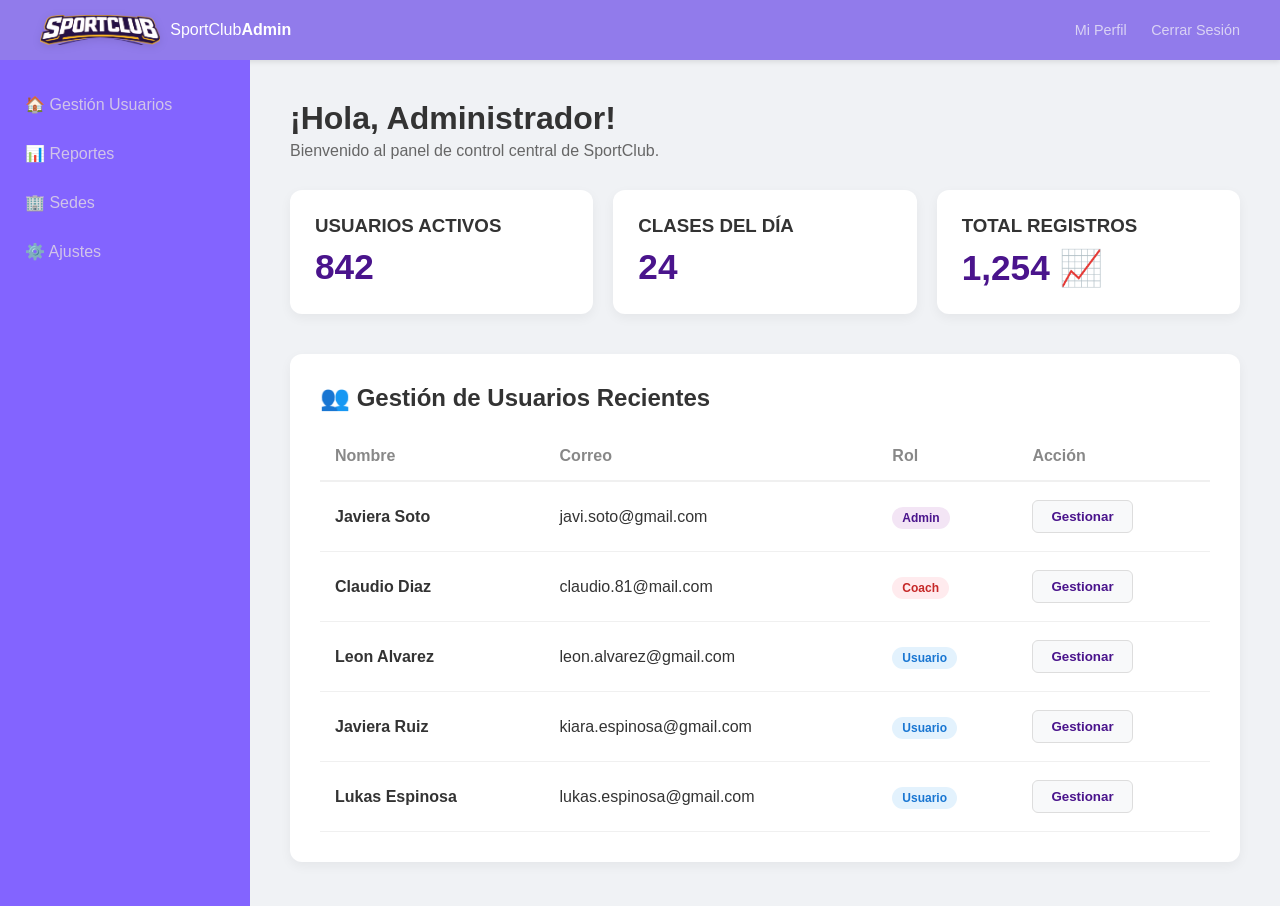
==== dashboard_administrador.html @ 7126cc61 "ultimos_detalles-12/04/2026" ====
<!DOCTYPE html> <!-- Archivo: dashboard_administrador.html -->
<html lang="es"> <!-- Página de Dashboard para Administradores de SportClub -->
<head> <!-- Metadatos y enlace a CSS para el Dashboard del Administrador -->
    <meta charset="UTF-8"> <!-- Codificación de caracteres para soporte en español -->
    <meta name="viewport" content="width=device-width, initial-scale=1.0"> <!-- Configuración para diseño responsivo -->
    <title>SportClub - Administrador Central</title> <!-- Título de la página que aparece en la pestaña del navegador -->
    <link rel="stylesheet" href="css/dashboard_administrador.css"> <!-- Enlace al archivo CSS específico para el diseño del dashboard del administrador -->
</head> <!-- Cuerpo del documento que contiene la estructura principal del dashboard del administrador -->
<body> <!-- Contenedor principal del dashboard del administrador -->
    <header class="top-header"> <!-- Encabezado superior con el logo y opciones de navegación para el administrador -->
        <div class="brand"> <!-- Sección de la marca con el logo y el nombre del sistema para el administrador -->
            <img src="image/logo_empresa_letra_v1.png" alt="Logo" style="height: 30px; vertical-align: middle; margin-right: 10px;"> <!-- Logo de la empresa con estilo para alineación y espacio -->
            SportClub <strong>Admin</strong> <!-- Nombre del sistema con énfasis en "Admin" para destacar el rol del usuario -->
        </div> <!-- Sección de navegación con enlaces para el perfil y cierre de sesión del administrador -->
        <div class="header-nav"> <!-- Contenedor para los enlaces de navegación en el encabezado -->
            <a href="#" class="nav-link">Mi Perfil</a> <!-- Enlace para acceder al perfil del administrador -->
           <a href="landingpage.html" class="nav-link logout">Cerrar Sesión</a> 
        </div> <!-- Fin del encabezado superior del dashboard del administrador -->
    </header> <!-- Contenedor principal que incluye la barra lateral y el contenido principal del dashboard del administrador -->

    <div class="dashboard-container"> <!-- Contenedor para la barra lateral y el contenido principal del dashboard del administrador -->
    <aside class="sidebar"> <!-- Barra lateral con opciones de navegación para el administrador -->
            <nav> <!-- Navegación principal de la barra lateral con enlaces a diferentes secciones del dashboard del administrador -->
                <ul> <!-- Lista de enlaces de navegación en la barra lateral para el administrador -->
                    <li><a href="#"><span class="icon">🏠</span> Gestión Usuarios</a></li> <!-- Enlace para gestionar usuarios con un ícono de casa para representar la sección principal -->
                    <li><a href="#"><span class="icon">📊</span> Reportes</a></li> <!-- Enlace para acceder a los reportes con un ícono de gráfico para representar análisis y estadísticas -->
                    <li><a href="#"><span class="icon">🏢</span> Sedes</a></li> <!-- Enlace para gestionar sedes con un ícono de edificio para representar las instalaciones deportivas -->
                    <li><a href="#"><span class="icon">⚙️</span> Ajustes</a></li> <!-- Enlace para acceder a los ajustes del sistema con un ícono de engranaje para representar la configuración -->
                </ul> <!-- Fin de la lista de enlaces de navegación en la barra lateral para el administrador -->
            </nav> <!-- Fin de la barra lateral del dashboard del administrador -->
        </aside> <!-- Contenedor para el contenido principal del dashboard del administrador -->

        <main class="main-content"> <!-- Contenedor principal para mostrar la información y funcionalidades del dashboard del administrador -->
            <section class="welcome"> <!-- Sección de bienvenida con un mensaje de saludo para el administrador -->
                <h1>¡Hola, Administrador!</h1> <!-- Título de bienvenida para el administrador -->
                <p>Bienvenido al panel de control central de SportClub.</p> <!-- Mensaje de bienvenida que invita al administrador a explorar las funcionalidades del dashboard -->
            </section> <!-- Sección de estadísticas rápidas con tarjetas para mostrar información clave del sistema al administrador -->

            <div class="stats-grid"> <!-- Contenedor para las tarjetas de estadísticas rápidas del dashboard del administrador -->
                <div class="card"> <!-- Tarjeta para mostrar el número de usuarios activos en el sistema -->
                    <h3>USUARIOS ACTIVOS</h3> <!-- Título de la tarjeta que indica que se muestra el número de usuarios activos -->
                    <p class="value">842</p> <!-- Valor numérico que representa la cantidad de usuarios activos en el sistema -->
                </div> <!-- Tarjeta para mostrar el número de clases programadas para el día -->
                <div class="card"> <!-- Tarjeta para mostrar el número de clases programadas para el día -->
                    <h3>CLASES DEL DÍA</h3> <!-- Título de la tarjeta que indica que se muestra el número de clases programadas para el día -->
                    <p class="value">24</p> <!-- Valor numérico que representa la cantidad de clases programadas para el día -->
                </div> <!-- Tarjeta para mostrar el número total de registros en el sistema -->
                <div class="card"> <!-- Tarjeta para mostrar el número total de registros en el sistema -->
                    <h3>TOTAL REGISTROS</h3> <!-- Título de la tarjeta que indica que se muestra el número total de registros en el sistema -->
                    <p class="value">1,254 📈</p> <!-- Valor numérico que representa la cantidad total de registros en el sistema, con un ícono de gráfico para indicar crecimiento -->
                </div> <!-- Tarjeta para mostrar el número de sedes activas en el sistema -->
            </div> <!-- Fin de la sección de estadísticas rápidas con tarjetas para el dashboard del administrador -->

            <section class="table-section"> <!-- Sección para mostrar la tabla de gestión de usuarios recientes -->
                <h2>👥 Gestión de Usuarios Recientes</h2> <!-- Título de la sección que indica que se muestra la gestión de usuarios recientes, con un ícono de personas para representar la sección -->
                <table class="data-table"> <!-- Tabla para mostrar la información de los usuarios recientes en el sistema -->
                    <thead> <!-- Encabezado de la tabla con los títulos de las columnas para la gestión de usuarios recientes -->
                        <tr> <!-- Fila del encabezado de la tabla con los títulos de las columnas para la gestión de usuarios recientes -->
                            <th>Nombre</th> <!-- Columna para mostrar el nombre de los usuarios recientes en el sistema -->
                            <th>Correo</th> <!-- Columna para mostrar el correo electrónico de los usuarios recientes en el sistema -->
                            <th>Rol</th> <!-- Columna para mostrar el rol de los usuarios recientes en el sistema (Admin, Coach, Usuario) -->
                            <th>Acción</th> <!-- Columna para mostrar las acciones disponibles para gestionar a los usuarios recientes en el sistema (por ejemplo, un botón para gestionar cada usuario) -->
                        </tr> <!-- Fin de la fila del encabezado de la tabla para la gestión de usuarios recientes -->
                    </thead> <!-- Fin del encabezado de la tabla para la gestión de usuarios recientes -->
                    <tbody> <!-- Cuerpo de la tabla para mostrar las filas con la información de los usuarios recientes en el sistema -->
                        <tr> <!-- Fila de la tabla para mostrar la información de un usuario reciente en el sistema -->
                            <td><strong>Javiera Soto</strong></td> <!-- Columna para mostrar el nombre del usuario reciente, con formato en negrita para resaltar el nombre -->
                            <td>javi.soto@gmail.com</td> <!-- Columna para mostrar el correo electrónico del usuario reciente -->
                            <td><span class="badge admin">Admin</span></td> <!-- Columna para mostrar el rol del usuario reciente, con un estilo de badge para resaltar el rol de Admin -->
                            <td><button class="btn-action">Gestionar</button></td> <!-- Columna para mostrar un botón de acción para gestionar al usuario reciente, con un estilo de botón para resaltar la acción disponible -->
                        </tr> <!-- Fila de la tabla para mostrar la información de otro usuario reciente en el sistema -->
                        <tr> <!-- Fila de la tabla para mostrar la información de otro usuario reciente en el sistema -->
                            <td><strong>Claudio Diaz</strong></td> <!-- Columna para mostrar el nombre del usuario reciente, con formato en negrita para resaltar el nombre -->
                            <td>claudio.81@mail.com</td> <!-- Columna para mostrar el correo electrónico del usuario reciente -->
                            <td><span class="badge coach">Coach</span></td> <!-- Columna para mostrar el rol del usuario reciente, con un estilo de badge para resaltar el rol de Coach -->
                            <td><button class="btn-action">Gestionar</button></td> <!-- Columna para mostrar un botón de acción para gestionar al usuario reciente, con un estilo de botón para resaltar la acción disponible -->
                        </tr> <!-- Fila de la tabla para mostrar la información de otro usuario reciente en el sistema -->
                        <tr> <!-- Fila de la tabla para mostrar la información de otro usuario reciente en el sistema -->
                            <td><strong>Leon Alvarez</strong></td> <!-- Columna para mostrar el nombre del usuario reciente, con formato en negrita para resaltar el nombre -->
                            <td>leon.alvarez@gmail.com</td> <!-- Columna para mostrar el correo electrónico del usuario reciente -->
                            <td><span class="badge user">Usuario</span></td> <!-- Columna para mostrar el rol del usuario reciente, con un estilo de badge para resaltar el rol de Usuario -->
                            <td><button class="btn-action">Gestionar</button></td> <!-- Columna para mostrar un botón de acción para gestionar al usuario reciente, con un estilo de botón para resaltar la acción disponible -->
                        </tr> <!-- Fila de la tabla para mostrar la información de otro usuario reciente en el sistema -->
                        <tr> <!-- Fila de la tabla para mostrar la información de otro usuario reciente en el sistema -->
                            <td><strong>Javiera Ruiz</strong></td> <!-- Columna para mostrar el nombre del usuario reciente, con formato en negrita para resaltar el nombre -->
                            <td>kiara.espinosa@gmail.com</td> <!-- Columna para mostrar el correo electrónico del usuario reciente -->
                            <td><span class="badge user">Usuario</span></td> <!-- Columna para mostrar el rol del usuario reciente, con un estilo de badge para resaltar el rol de Usuario -->
                            <td><button class="btn-action">Gestionar</button></td> <!-- Columna para mostrar un botón de acción para gestionar al usuario reciente, con un estilo de botón para resaltar la acción disponible -->
                        </tr> <!-- Fila de la tabla para mostrar la información de otro usuario reciente en el sistema -->
                        <tr> <!-- Fila de la tabla para mostrar la información de otro usuario reciente en el sistema -->
                            <td><strong>Lukas Espinosa</strong></td> <!-- Columna para mostrar el nombre del usuario reciente, con formato en negrita para resaltar el nombre -->
                            <td>lukas.espinosa@gmail.com</td> <!-- Columna para mostrar el correo electrónico del usuario reciente -->
                            <td><span class="badge user">Usuario</span></td> <!-- Columna para mostrar el rol del usuario reciente, con un estilo de badge para resaltar el rol de Usuario -->
                            <td><button class="btn-action">Gestionar</button></td> <!-- Columna para mostrar un botón de acción para gestionar al usuario reciente, con un estilo de botón para resaltar la acción disponible -->
                        </tr> <!-- Fila de la tabla para mostrar la información de otro usuario reciente en el sistema -->
---- css/dashboard_administrador.css ----
/* Configuración General */
* { margin: 0; padding: 0; box-sizing: border-box; font-family: 'Segoe UI', sans-serif; } /* Elimina márgenes y rellenos por defecto, establece un sistema de caja consistente y una fuente moderna para toda la página */

body { background-color: #f0f2f5; color: #333; } /* Fondo claro y texto oscuro para una apariencia profesional y fácil de leer */

/* HEADER: Mi Perfil y Cerrar Sesión con Hover Correcto */
.top-header { /* Elimina el fondo morado permanente y el texto blanco permanente */
    background-color: #917beb; /* Fondo morado solo para el header, sin afectar a los enlaces */
    color: white; /* El texto del header es blanco, pero los enlaces tendrán su propio estilo */
    padding: 15px 40px; /* Espaciado interno para el header */
    display: flex; /* Utiliza flexbox para alinear los elementos dentro del header */
    justify-content: space-between; /* Separa el logo a la izquierda y los enlaces a la derecha */
    align-items: center; /* Centra verticalmente los elementos dentro del header */
    box-shadow: 0 2px 5px rgba(0,0,0,0.1); /* Sombra sutil para darle profundidad al header */
}

.nav-link { /* Elimina el fondo morado permanente y el texto blanco permanente de los enlaces */
    color: rgba(248, 248, 248, 0.7); /* Blanco apagado */
    text-decoration: none; /* Sin subrayado por defecto */
    margin-left: 20px; /* Espacio entre los enlaces */
    font-size: 0.9rem; /* Tamaño de fuente ligeramente más pequeño para los enlaces */
    transition: 0.3s; /* Transición suave para el efecto hover */
}

.nav-link:hover { /* El fondo morado y el texto blanco solo se aplican al pasar el ratón sobre los enlaces */
    background-color: #4a148c; /* Fondo morado solo al pasar el rat
    color: white; /* Brilla al tocarlo */
    text-decoration: underline; /* Subrayado solo al pasar el ratón para indicar que es interactivo */
}

/* LAYOUT: Sidebar y Contenido */
.dashboard-container { display: flex; min-height: calc(100vh - 54px); } /* Elimina el fondo morado permanente del sidebar y el texto blanco permanente, y corrige el error de marcado permanente al pasar el ratón sobre los enlaces del sidebar */

/* SIDEBAR: Sin estados marcados por defecto */
.sidebar { /* Elimina el fondo morado permanente y el texto blanco permanente del sidebar */
    width: 250px; /* Ancho fijo para el sidebar */
    background-color: #8364ff; /* Fondo morado solo para el sidebar, sin afectar a los enlaces */
    padding-top: 20px; /* Espaciado interno para el sidebar */
}

.sidebar ul { list-style: none; } /* Elimina los puntos de la lista del sidebar */ 

.sidebar ul li a { /* Elimina el fondo morado permanente y el texto blanco permanente de los enlaces del sidebar */
    display: block; /* Hace que el enlace ocupe todo el ancho del sidebar para facilitar el hover */
    padding: 15px 25px; /* Espaciado interno para los enlaces del sidebar */
    color: #d1c4e9; /* Texto suave */
    text-decoration: none; /* Sin subrayado por defecto */
    background-color: transparent; /* Fondo transparente por defecto */
    transition: 0.3s; /* Transición suave para el efecto hover */
}

/* El resaltado morado SOLO ocurre aquí al pasar el ratón */
.sidebar ul li a:hover { /* El fondo morado y el texto blanco solo se aplican al pasar el ratón sobre los enlaces del sidebar */
    background-color: #4527a0; /* Fondo morado solo al pasar el ratón */
    color: white; /* Brilla al tocarlo */
}

/* CONTENIDO PRINCIPAL */
.main-content { flex: 1; padding: 40px; } /* Espaciado interno para el contenido principal */

.welcome h1 { font-size: 2rem; margin-bottom: 5px; } /* Título de bienvenida con un tamaño de fuente grande y un margen inferior para separar del párrafo */
.welcome p { color: #666; margin-bottom: 30px; } /* Párrafo de bienvenida con un color de texto más suave y un margen inferior para separar de los siguientes elementos */

/* CARDS CON SOMBRA PROFESIONAL */
.stats-grid { display: flex; gap: 20px; margin-bottom: 40px; } /* Utiliza flexbox para crear una cuadrícula de estadísticas con un espacio uniforme entre las cards */

.card { /* Elimina el fondo morado permanente y el texto blanco permanente de las cards */
    background: white; /* Fondo blanco para las cards, sin afectar al texto */
    padding: 25px; /* Espaciado interno para las cards */
    flex: 1; /* Hace que cada card ocupe el mismo espacio dentro de la cuadrícula */
    border-radius: 12px; /* Bordes redondeados para un diseño más suave */
    box-shadow: 0 4px 12px rgba(0,0,0,0.05); /* Sombra sutil para darle profundidad a las cards */
}

.card .value { font-size: 2.2rem; font-weight: 800; color: #4a148c; margin-top: 10px; } /* Valor destacado dentro de la card con un tamaño de fuente grande, peso extra bold y color morado para resaltar la información importante */

/* TABLA Y BOTONES: Solución al error de marcado permanente */
.table-section { /* Elimina el fondo morado permanente y el texto blanco permanente de la sección de la tabla */
    background: white; /* Fondo blanco para la sección de la tabla, sin afectar al texto */
    padding: 30px; /* Espaciado interno para la sección de la tabla */
    border-radius: 12px; /* Bordes redondeados para un diseño más suave */
    box-shadow: 0 4px 12px rgba(0,0,0,0.05); /* Sombra sutil para darle profundidad a la sección de la tabla */
}

.data-table { width: 100%; border-collapse: collapse; margin-top: 20px; } /* Configuración básica para la tabla, asegurando que ocupe todo el ancho disponible y que las celdas estén unidas sin espacios entre ellas */
.data-table th { text-align: left; padding: 15px; color: #888; border-bottom: 2px solid #f0f0f0; } /* Estilo para los encabezados de la tabla, con alineación a la izquierda, un color de texto suave y una línea inferior para separar los encabezados del contenido */
.data-table td { padding: 18px 15px; border-bottom: 1px solid #f0f0f0; } /* Estilo para las celdas de la tabla, con un relleno cómodo y una línea inferior para separar las filas */
 
/* BOTÓN GESTIONAR: Gris claro en reposo (NO morado) */
.btn-action { /* Elimina el fondo morado permanente y el texto blanco permanente del botón de acción */
    background-color: #f8f9fa; /* Fondo gris claro para el botón, sin afectar al texto */
    color: #4a148c; /* Texto morado para el botón, sin afectar al fondo */
    border: 1px solid #ddd; /* Borde gris claro para el botón */
    padding: 8px 18px; /* Espaciado interno para el botón */
    border-radius: 6px; /* Bordes redondeados para un diseño más suave */
    cursor: pointer; /* Cambia el cursor a pointer para indicar que es un elemento interactivo */
    font-weight: 600; /* Peso de fuente semibold para el texto del botón */
    transition: 0.2s; /* Transición suave para el efecto hover */
}

/* El botón se vuelve morado SOLO al pasar el ratón */
.btn-action:hover { /* El fondo morado y el texto blanco solo se aplican al pasar el ratón sobre el botón de acción */
    background-color: #4a148c; /* Fondo morado solo al pasar el ratón */
    color: white; /* Brilla al tocarlo */
    transform: translateY(-2px); /* Efecto de elevación al pasar el ratón */
    box-shadow: 0 4px 8px rgba(0,0,0,0.2); /* Sombra más pronunciada al pasar el ratón para darle un efecto de profundidad adicional */
}

/* Badges de Roles */
.badge { padding: 4px 10px; border-radius: 20px; font-size: 0.75rem; font-weight: bold; } /* Estilo base para los badges de roles, con un relleno cómodo, bordes redondeados y un tamaño de fuente pequeño para que se vean como etiquetas */
.admin { background: #f3e5f5; color: #4a148c; } /* Estilo específico para el badge de Administrador, con un fondo lila suave y texto morado oscuro para resaltar el rol de administrador */
.coach { background: #ffebee; color: #c62828; } /* Estilo específico para el badge de Coach, con un fondo rojo suave y texto rojo oscuro para resaltar el rol de coach */
.user { background: #e3f2fd; color: #1976d2; } /* Estilo específico para el badge de Usuario, con un fondo azul suave y texto azul oscuro para resaltar el rol de usuario */

/* Estilo para el logo en el header */
.brand img {
    height: 35px; /* Ajusta el tamaño a tu gusto */
    width: auto;  /* Mantiene la proporción */
    vertical-align: middle; /* Lo centra con el texto */
    margin-right: 12px; /* Espacio entre logo y 'SportClub' */
    filter: drop-shadow(0 2px 4px rgba(0,0,0,0.1)); /* Opcional: le da un toque de profundidad */
}

/* Ajuste opcional por si el texto se ve muy pegado arriba */
.brand { /* Elimina el fondo morado permanente y el texto blanco permanente del logo en el header */
    display: flex; /* Utiliza flexbox para alinear el logo y el texto */
    align-items: center; /* Centra verticalmente el logo con el texto */
}
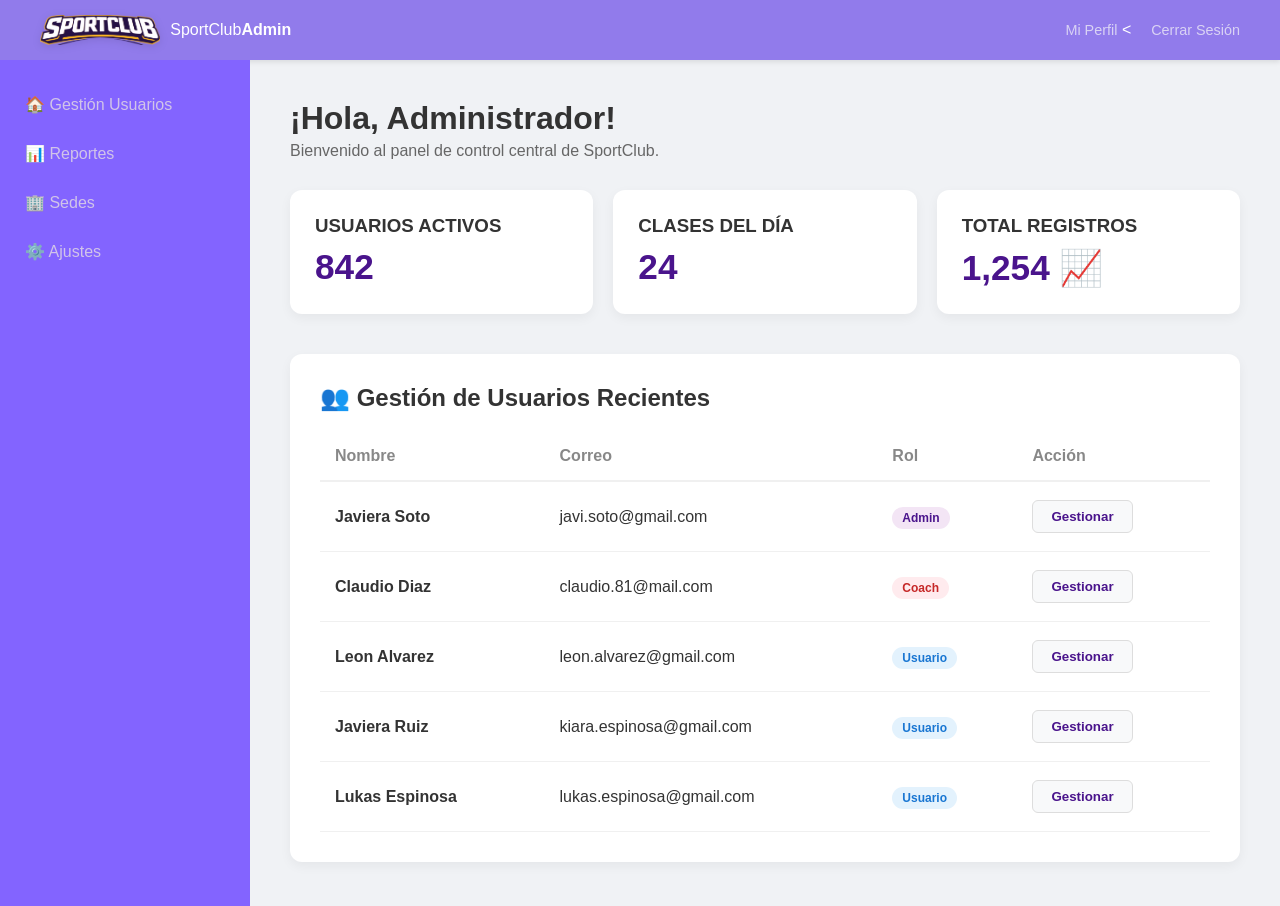
==== commit 9663a329: "otros-cambios-index" ====
--- a/dashboard_administrador.html
+++ b/dashboard_administrador.html
@@ -14,7 +14,7 @@
         </div> <!-- Sección de navegación con enlaces para el perfil y cierre de sesión del administrador -->
         <div class="header-nav"> <!-- Contenedor para los enlaces de navegación en el encabezado -->
             <a href="#" class="nav-link">Mi Perfil</a> <!-- Enlace para acceder al perfil del administrador -->
-           <a href="landingpage.html" class="nav-link logout">Cerrar Sesión</a> 
+           <<a href="index.html" class="nav-link logout">Cerrar Sesión</a>
         </div> <!-- Fin del encabezado superior del dashboard del administrador -->
     </header> <!-- Contenedor principal que incluye la barra lateral y el contenido principal del dashboard del administrador -->
 
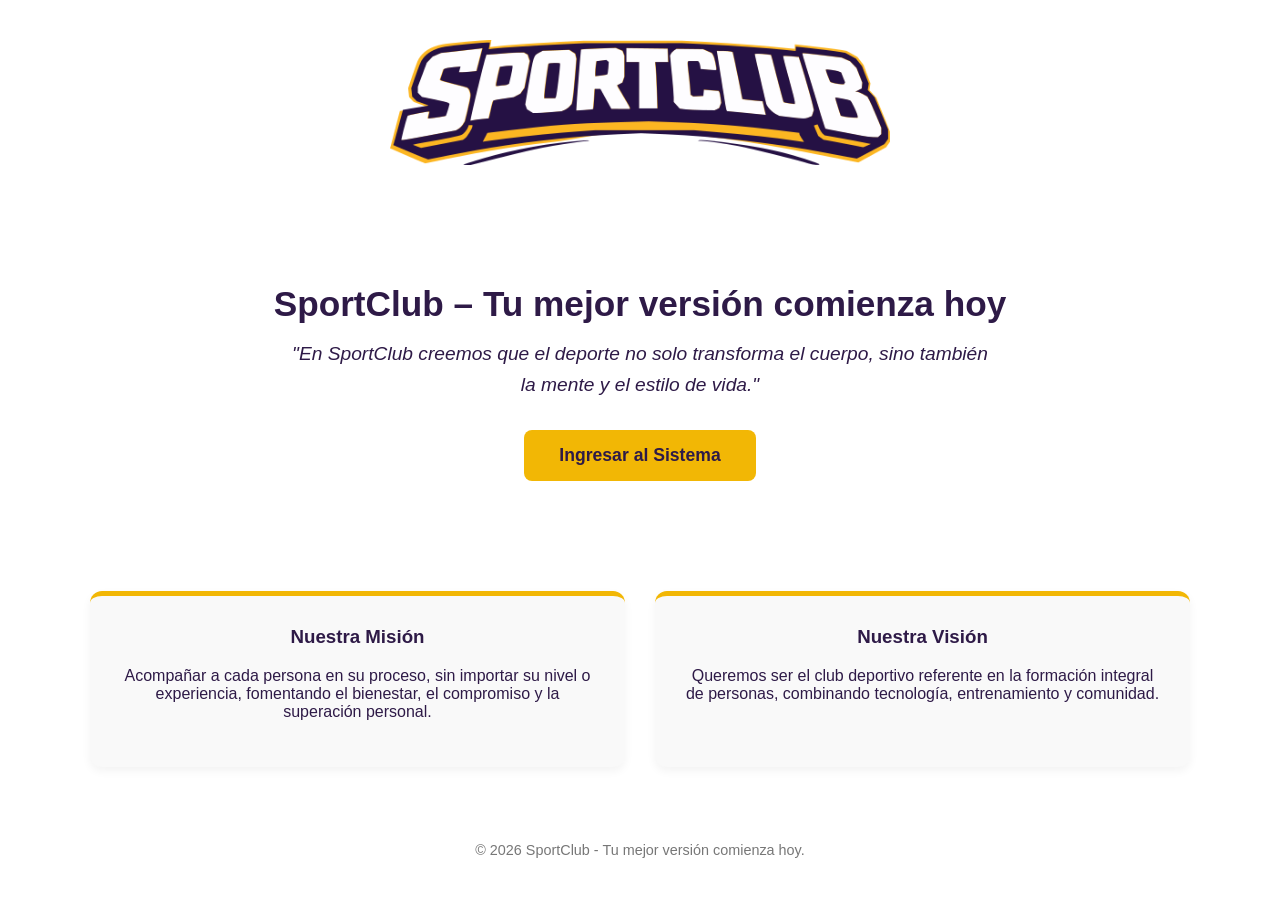
==== commit 723f028e: "conexiones-login-dashboard-20/04/2026" ====
--- a/dashboard_administrador.html
+++ b/dashboard_administrador.html
@@ -14,7 +14,7 @@
         </div> <!-- Sección de navegación con enlaces para el perfil y cierre de sesión del administrador -->
         <div class="header-nav"> <!-- Contenedor para los enlaces de navegación en el encabezado -->
             <a href="#" class="nav-link">Mi Perfil</a> <!-- Enlace para acceder al perfil del administrador -->
-           <<a href="index.html" class="nav-link logout">Cerrar Sesión</a>
+           <a href="#" id="btnLogout" class="nav-link logout">Cerrar Sesión</a>
         </div> <!-- Fin del encabezado superior del dashboard del administrador -->
     </header> <!-- Contenedor principal que incluye la barra lateral y el contenido principal del dashboard del administrador -->
 
@@ -32,7 +32,7 @@
 
         <main class="main-content"> <!-- Contenedor principal para mostrar la información y funcionalidades del dashboard del administrador -->
             <section class="welcome"> <!-- Sección de bienvenida con un mensaje de saludo para el administrador -->
-                <h1>¡Hola, Administrador!</h1> <!-- Título de bienvenida para el administrador -->
+                <h1>¡Hola, <span id="userNameDisplay">Administrador</span>!</h1>
                 <p>Bienvenido al panel de control central de SportClub.</p> <!-- Mensaje de bienvenida que invita al administrador a explorar las funcionalidades del dashboard -->
             </section> <!-- Sección de estadísticas rápidas con tarjetas para mostrar información clave del sistema al administrador -->
 
@@ -92,4 +92,10 @@
                             <td>lukas.espinosa@gmail.com</td> <!-- Columna para mostrar el correo electrónico del usuario reciente -->
                             <td><span class="badge user">Usuario</span></td> <!-- Columna para mostrar el rol del usuario reciente, con un estilo de badge para resaltar el rol de Usuario -->
                             <td><button class="btn-action">Gestionar</button></td> <!-- Columna para mostrar un botón de acción para gestionar al usuario reciente, con un estilo de botón para resaltar la acción disponible -->
-                        </tr> <!-- Fila de la tabla para mostrar la información de otro usuario reciente en el sistema -->+                        </tr> <!-- Fila de la tabla para mostrar la información de otro usuario reciente en el sistema -->
+                        </main>
+    </div>
+
+    <script src="js/dashboards.js"></script>
+</body>
+</html>
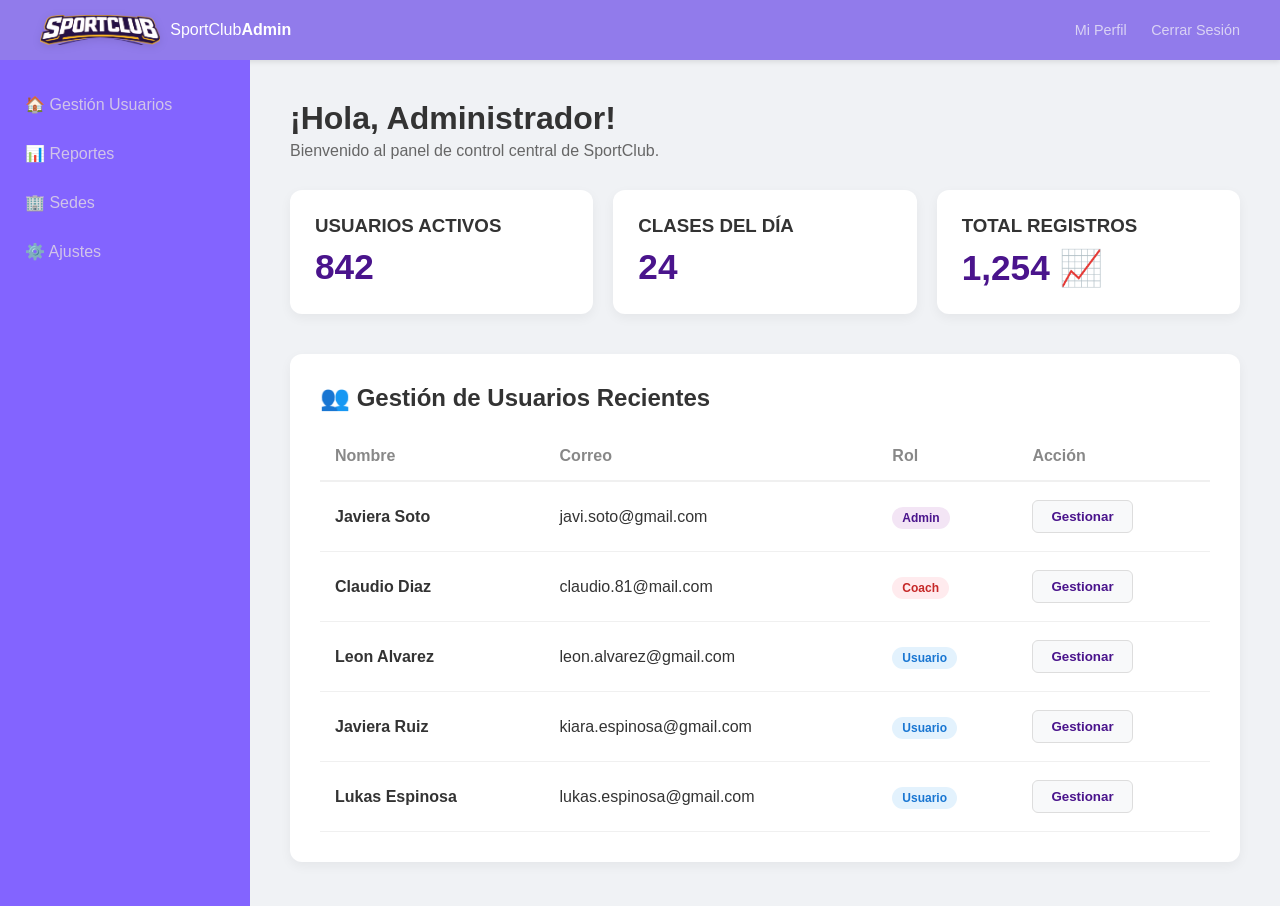
==== commit 34d34f15: "cambios" ====
--- a/dashboard_administrador.html
+++ b/dashboard_administrador.html
@@ -49,51 +49,57 @@
                     <h3>TOTAL REGISTROS</h3> <!-- Título de la tarjeta que indica que se muestra el número total de registros en el sistema -->
                     <p class="value">1,254 📈</p> <!-- Valor numérico que representa la cantidad total de registros en el sistema, con un ícono de gráfico para indicar crecimiento -->
                 </div> <!-- Tarjeta para mostrar el número de sedes activas en el sistema -->
-            </div> <!-- Fin de la sección de estadísticas rápidas con tarjetas para el dashboard del administrador -->
+            </div > <!-- Fin de la sección de estadísticas rápidas con tarjetas para el dashboard del administrador -->
 
-            <section class="table-section"> <!-- Sección para mostrar la tabla de gestión de usuarios recientes -->
-                <h2>👥 Gestión de Usuarios Recientes</h2> <!-- Título de la sección que indica que se muestra la gestión de usuarios recientes, con un ícono de personas para representar la sección -->
-                <table class="data-table"> <!-- Tabla para mostrar la información de los usuarios recientes en el sistema -->
-                    <thead> <!-- Encabezado de la tabla con los títulos de las columnas para la gestión de usuarios recientes -->
-                        <tr> <!-- Fila del encabezado de la tabla con los títulos de las columnas para la gestión de usuarios recientes -->
-                            <th>Nombre</th> <!-- Columna para mostrar el nombre de los usuarios recientes en el sistema -->
-                            <th>Correo</th> <!-- Columna para mostrar el correo electrónico de los usuarios recientes en el sistema -->
-                            <th>Rol</th> <!-- Columna para mostrar el rol de los usuarios recientes en el sistema (Admin, Coach, Usuario) -->
-                            <th>Acción</th> <!-- Columna para mostrar las acciones disponibles para gestionar a los usuarios recientes en el sistema (por ejemplo, un botón para gestionar cada usuario) -->
-                        </tr> <!-- Fin de la fila del encabezado de la tabla para la gestión de usuarios recientes -->
-                    </thead> <!-- Fin del encabezado de la tabla para la gestión de usuarios recientes -->
-                    <tbody> <!-- Cuerpo de la tabla para mostrar las filas con la información de los usuarios recientes en el sistema -->
-                        <tr> <!-- Fila de la tabla para mostrar la información de un usuario reciente en el sistema -->
-                            <td><strong>Javiera Soto</strong></td> <!-- Columna para mostrar el nombre del usuario reciente, con formato en negrita para resaltar el nombre -->
-                            <td>javi.soto@gmail.com</td> <!-- Columna para mostrar el correo electrónico del usuario reciente -->
-                            <td><span class="badge admin">Admin</span></td> <!-- Columna para mostrar el rol del usuario reciente, con un estilo de badge para resaltar el rol de Admin -->
-                            <td><button class="btn-action">Gestionar</button></td> <!-- Columna para mostrar un botón de acción para gestionar al usuario reciente, con un estilo de botón para resaltar la acción disponible -->
-                        </tr> <!-- Fila de la tabla para mostrar la información de otro usuario reciente en el sistema -->
-                        <tr> <!-- Fila de la tabla para mostrar la información de otro usuario reciente en el sistema -->
-                            <td><strong>Claudio Diaz</strong></td> <!-- Columna para mostrar el nombre del usuario reciente, con formato en negrita para resaltar el nombre -->
-                            <td>claudio.81@mail.com</td> <!-- Columna para mostrar el correo electrónico del usuario reciente -->
-                            <td><span class="badge coach">Coach</span></td> <!-- Columna para mostrar el rol del usuario reciente, con un estilo de badge para resaltar el rol de Coach -->
-                            <td><button class="btn-action">Gestionar</button></td> <!-- Columna para mostrar un botón de acción para gestionar al usuario reciente, con un estilo de botón para resaltar la acción disponible -->
-                        </tr> <!-- Fila de la tabla para mostrar la información de otro usuario reciente en el sistema -->
-                        <tr> <!-- Fila de la tabla para mostrar la información de otro usuario reciente en el sistema -->
-                            <td><strong>Leon Alvarez</strong></td> <!-- Columna para mostrar el nombre del usuario reciente, con formato en negrita para resaltar el nombre -->
-                            <td>leon.alvarez@gmail.com</td> <!-- Columna para mostrar el correo electrónico del usuario reciente -->
-                            <td><span class="badge user">Usuario</span></td> <!-- Columna para mostrar el rol del usuario reciente, con un estilo de badge para resaltar el rol de Usuario -->
-                            <td><button class="btn-action">Gestionar</button></td> <!-- Columna para mostrar un botón de acción para gestionar al usuario reciente, con un estilo de botón para resaltar la acción disponible -->
-                        </tr> <!-- Fila de la tabla para mostrar la información de otro usuario reciente en el sistema -->
-                        <tr> <!-- Fila de la tabla para mostrar la información de otro usuario reciente en el sistema -->
-                            <td><strong>Javiera Ruiz</strong></td> <!-- Columna para mostrar el nombre del usuario reciente, con formato en negrita para resaltar el nombre -->
-                            <td>kiara.espinosa@gmail.com</td> <!-- Columna para mostrar el correo electrónico del usuario reciente -->
-                            <td><span class="badge user">Usuario</span></td> <!-- Columna para mostrar el rol del usuario reciente, con un estilo de badge para resaltar el rol de Usuario -->
-                            <td><button class="btn-action">Gestionar</button></td> <!-- Columna para mostrar un botón de acción para gestionar al usuario reciente, con un estilo de botón para resaltar la acción disponible -->
-                        </tr> <!-- Fila de la tabla para mostrar la información de otro usuario reciente en el sistema -->
-                        <tr> <!-- Fila de la tabla para mostrar la información de otro usuario reciente en el sistema -->
-                            <td><strong>Lukas Espinosa</strong></td> <!-- Columna para mostrar el nombre del usuario reciente, con formato en negrita para resaltar el nombre -->
-                            <td>lukas.espinosa@gmail.com</td> <!-- Columna para mostrar el correo electrónico del usuario reciente -->
-                            <td><span class="badge user">Usuario</span></td> <!-- Columna para mostrar el rol del usuario reciente, con un estilo de badge para resaltar el rol de Usuario -->
-                            <td><button class="btn-action">Gestionar</button></td> <!-- Columna para mostrar un botón de acción para gestionar al usuario reciente, con un estilo de botón para resaltar la acción disponible -->
-                        </tr> <!-- Fila de la tabla para mostrar la información de otro usuario reciente en el sistema -->
-                        </main>
+            <section class="table-section">
+    <h2>👥 Gestión de Usuarios Recientes</h2>
+
+    <div style="width: 100%; overflow-x: auto; -webkit-overflow-scrolling: touch;">
+
+        <table class="data-table">
+            <thead>
+                <tr>
+                    <th>Nombre</th>
+                    <th>Correo</th>
+                    <th>Rol</th>
+                    <th>Acción</th>
+                </tr>
+            </thead>
+            <tbody>
+                <tr>
+                    <td><strong>Javiera Soto</strong></td>
+                    <td>javi.soto@gmail.com</td>
+                    <td><span class="badge admin">Admin</span></td>
+                    <td><button class="btn-action">Gestionar</button></td>
+                </tr>
+                <tr>
+                    <td><strong>Claudio Diaz</strong></td>
+                    <td>claudio.81@mail.com</td>
+                    <td><span class="badge coach">Coach</span></td>
+                    <td><button class="btn-action">Gestionar</button></td>
+                </tr>
+                <tr>
+                    <td><strong>Leon Alvarez</strong></td>
+                    <td>leon.alvarez@gmail.com</td>
+                    <td><span class="badge user">Usuario</span></td>
+                    <td><button class="btn-action">Gestionar</button></td>
+                </tr>
+                <tr>
+                    <td><strong>Javiera Ruiz</strong></td>
+                    <td>kiara.espinosa@gmail.com</td>
+                    <td><span class="badge user">Usuario</span></td>
+                    <td><button class="btn-action">Gestionar</button></td>
+                </tr>
+                <tr>
+                    <td><strong>Lukas Espinosa</strong></td>
+                    <td>lukas.espinosa@gmail.com</td>
+                    <td><span class="badge user">Usuario</span></td>
+                    <td><button class="btn-action">Gestionar</button></td>
+                </tr>
+            </tbody>
+        </table>
+
+    </div> </section>
     </div>
 
     <script src="js/dashboards.js"></script>
--- a/css/dashboard_administrador.css
+++ b/css/dashboard_administrador.css
@@ -125,4 +125,40 @@
 .brand { /* Elimina el fondo morado permanente y el texto blanco permanente del logo en el header */
     display: flex; /* Utiliza flexbox para alinear el logo y el texto */
     align-items: center; /* Centra verticalmente el logo con el texto */
+}
+
+
+/* --- ESTO ARREGLA EL CORTE EN CELULARES --- */
+@media (max-width: 768px) {
+    /* 1. Obliga a que el diseño sea una sola columna hacia abajo */
+    .main-wrapper {
+        display: flex;
+        flex-direction: column;
+        width: 100%;
+        overflow-x: hidden; /* Evita que la pantalla baile hacia los lados */
+    }
+
+    /* 2. La barra lateral deja de ser fija a la izquierda */
+    .sidebar {
+        width: 100% !important;
+        height: auto !important;
+        position: relative;
+        padding: 10px 0;
+    }
+
+    /* 3. El menú se estira a lo ancho para que no se corte el texto */
+    .menu-list {
+        display: flex;
+        flex-direction: row; /* Los botones se ponen uno al lado del otro */
+        flex-wrap: wrap;    /* Si no caben, bajan a la siguiente línea */
+        justify-content: center;
+        gap: 10px;
+    }
+
+    /* 4. El contenido principal ahora usa todo el ancho disponible */
+    .content {
+        width: 100% !important;
+        padding: 15px;
+        box-sizing: border-box;
+    }
 }
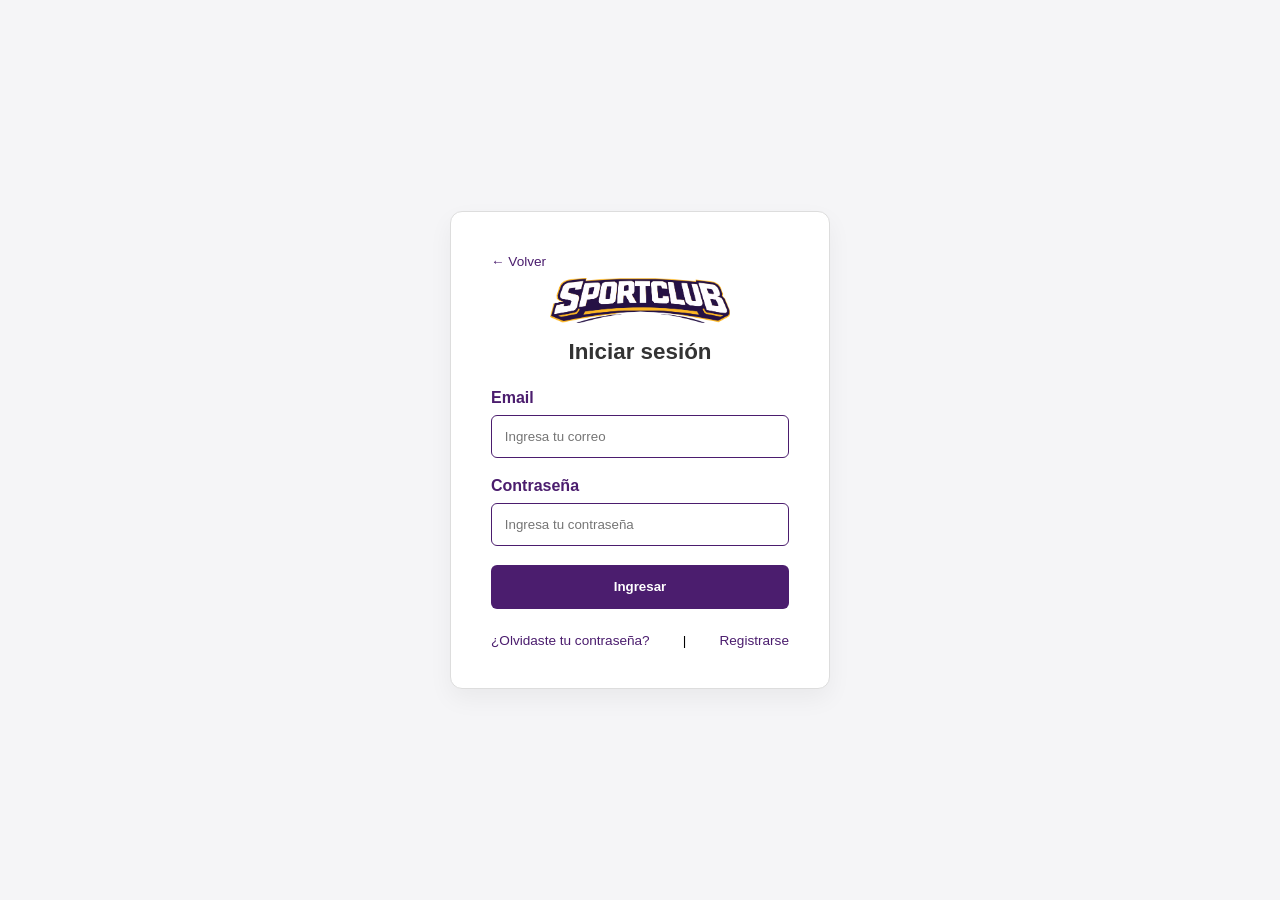
==== commit 6b28747a: "cambios-de-la-guia29/07/2026" ====
--- a/dashboard_administrador.html
+++ b/dashboard_administrador.html
@@ -1,6 +1,16 @@
 <!DOCTYPE html> <!-- Archivo: dashboard_administrador.html -->
 <html lang="es"> <!-- Página de Dashboard para Administradores de SportClub -->
 <head> <!-- Metadatos y enlace a CSS para el Dashboard del Administrador -->
+    <!-- BLOQUEO DE SEGURIDAD -->
+    <script>
+        if (!localStorage.getItem('user')) {
+            window.location.href = 'login.html';
+        }
+    </script>
+    
+    <meta charset="UTF-8"> 
+    <meta name="viewport" content="width=device-width, initial-scale=1.0"> 
+</head> 
     <meta charset="UTF-8"> <!-- Codificación de caracteres para soporte en español -->
     <meta name="viewport" content="width=device-width, initial-scale=1.0"> <!-- Configuración para diseño responsivo -->
     <title>SportClub - Administrador Central</title> <!-- Título de la página que aparece en la pestaña del navegador -->
@@ -51,7 +61,7 @@
                 </div> <!-- Tarjeta para mostrar el número de sedes activas en el sistema -->
             </div > <!-- Fin de la sección de estadísticas rápidas con tarjetas para el dashboard del administrador -->
 
-            <section class="table-section">
+            <section class="table-section"> 
     <h2>👥 Gestión de Usuarios Recientes</h2>
 
     <div style="width: 100%; overflow-x: auto; -webkit-overflow-scrolling: touch;">
@@ -59,7 +69,7 @@
         <table class="data-table">
             <thead>
                 <tr>
-                    <th>Nombre</th>
+                    <th>Nombre</th> 
                     <th>Correo</th>
                     <th>Rol</th>
                     <th>Acción</th>
--- a/css/dashboard_administrador.css
+++ b/css/dashboard_administrador.css
@@ -127,38 +127,30 @@
     align-items: center; /* Centra verticalmente el logo con el texto */
 }
 
-
-/* --- ESTO ARREGLA EL CORTE EN CELULARES --- */
-@media (max-width: 768px) {
-    /* 1. Obliga a que el diseño sea una sola columna hacia abajo */
-    .main-wrapper {
-        display: flex;
-        flex-direction: column;
-        width: 100%;
-        overflow-x: hidden; /* Evita que la pantalla baile hacia los lados */
+/* --- ESTRUCTURA FIJA ESTILO USUARIO --- */
+@media screen and (max-width: 1024px) {
+    html, body {
+        min-width: 1200px !important;
+        overflow-x: auto !important;
     }
 
-    /* 2. La barra lateral deja de ser fija a la izquierda */
-    .sidebar {
-        width: 100% !important;
-        height: auto !important;
-        position: relative;
-        padding: 10px 0;
+    .main-wrapper {
+        display: flex !important;
+        flex-direction: row !important;
+        width: 1200px !important;
     }
 
-    /* 3. El menú se estira a lo ancho para que no se corte el texto */
-    .menu-list {
-        display: flex;
-        flex-direction: row; /* Los botones se ponen uno al lado del otro */
-        flex-wrap: wrap;    /* Si no caben, bajan a la siguiente línea */
-        justify-content: center;
-        gap: 10px;
+    .sidebar {
+        width: 250px !important;
+        min-height: 100vh !important;
+        position: sticky !important;
+        top: 0;
+        background-color: #7e57c2 !important; /* Morado Admin */
     }
 
-    /* 4. El contenido principal ahora usa todo el ancho disponible */
-    .content {
-        width: 100% !important;
-        padding: 15px;
-        box-sizing: border-box;
+    .main-content {
+        flex: 1 !important;
+        width: 950px !important;
+        padding: 20px !important;
     }
 }
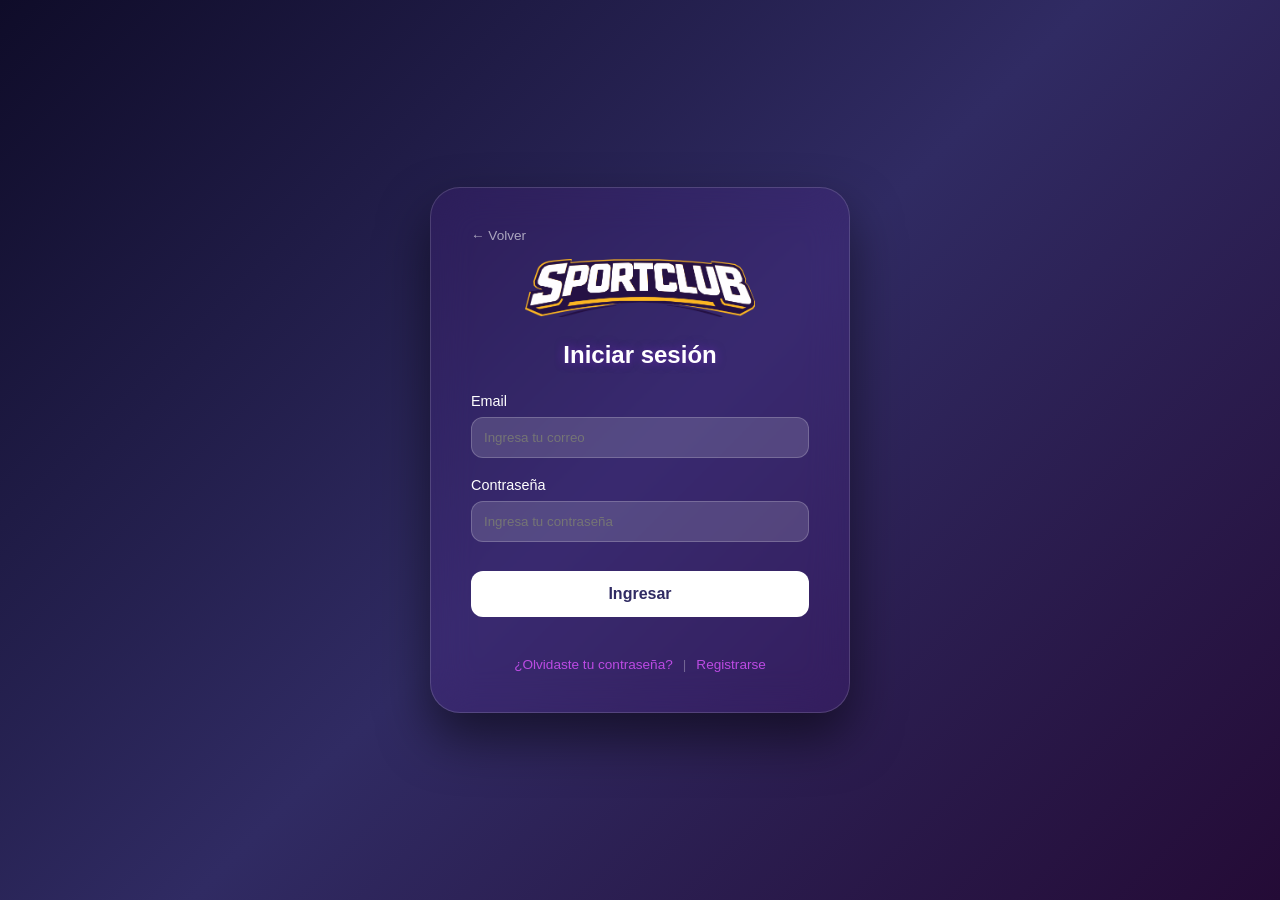
==== commit bd3d90fb: "CRUD-09/05/2026" ====
--- a/dashboard_administrador.html
+++ b/dashboard_administrador.html
@@ -1,8 +1,4 @@
-<!DOCTYPE html> <!-- Archivo: dashboard_administrador.html -->
-<html lang="es"> <!-- Página de Dashboard para Administradores de SportClub -->
-<head> <!-- Metadatos y enlace a CSS para el Dashboard del Administrador -->
-    <!-- BLOQUEO DE SEGURIDAD -->
-    <script>
+<!DOCTYPE html> <html lang="es"> <head> <script>
         if (!localStorage.getItem('user')) {
             window.location.href = 'login.html';
         }
@@ -10,107 +6,91 @@
     
     <meta charset="UTF-8"> 
     <meta name="viewport" content="width=device-width, initial-scale=1.0"> 
+    <title>SportClub - Administrador Central</title> 
+    <link rel="stylesheet" href="css/dashboard_administrador.css"> 
 </head> 
-    <meta charset="UTF-8"> <!-- Codificación de caracteres para soporte en español -->
-    <meta name="viewport" content="width=device-width, initial-scale=1.0"> <!-- Configuración para diseño responsivo -->
-    <title>SportClub - Administrador Central</title> <!-- Título de la página que aparece en la pestaña del navegador -->
-    <link rel="stylesheet" href="css/dashboard_administrador.css"> <!-- Enlace al archivo CSS específico para el diseño del dashboard del administrador -->
-</head> <!-- Cuerpo del documento que contiene la estructura principal del dashboard del administrador -->
-<body> <!-- Contenedor principal del dashboard del administrador -->
-    <header class="top-header"> <!-- Encabezado superior con el logo y opciones de navegación para el administrador -->
-        <div class="brand"> <!-- Sección de la marca con el logo y el nombre del sistema para el administrador -->
-            <img src="image/logo_empresa_letra_v1.png" alt="Logo" style="height: 30px; vertical-align: middle; margin-right: 10px;"> <!-- Logo de la empresa con estilo para alineación y espacio -->
-            SportClub <strong>Admin</strong> <!-- Nombre del sistema con énfasis en "Admin" para destacar el rol del usuario -->
-        </div> <!-- Sección de navegación con enlaces para el perfil y cierre de sesión del administrador -->
-        <div class="header-nav"> <!-- Contenedor para los enlaces de navegación en el encabezado -->
-            <a href="#" class="nav-link">Mi Perfil</a> <!-- Enlace para acceder al perfil del administrador -->
-           <a href="#" id="btnLogout" class="nav-link logout">Cerrar Sesión</a>
-        </div> <!-- Fin del encabezado superior del dashboard del administrador -->
-    </header> <!-- Contenedor principal que incluye la barra lateral y el contenido principal del dashboard del administrador -->
+<body> 
+    <header class="top-header"> 
+        <div class="brand"> 
+            <img src="image/logo_empresa_letra_v1.png" alt="Logo" style="height: 30px; vertical-align: middle; margin-right: 10px;"> 
+            SportClub <strong>Admin</strong> 
+        </div> 
+        <div class="header-nav"> 
+            <a href="#" class="nav-link">Mi Perfil</a> 
+            <a href="#" id="btnLogout" class="nav-link logout">Cerrar Sesión</a>
+        </div> 
+    </header> 
 
-    <div class="dashboard-container"> <!-- Contenedor para la barra lateral y el contenido principal del dashboard del administrador -->
-    <aside class="sidebar"> <!-- Barra lateral con opciones de navegación para el administrador -->
-            <nav> <!-- Navegación principal de la barra lateral con enlaces a diferentes secciones del dashboard del administrador -->
-                <ul> <!-- Lista de enlaces de navegación en la barra lateral para el administrador -->
-                    <li><a href="#"><span class="icon">🏠</span> Gestión Usuarios</a></li> <!-- Enlace para gestionar usuarios con un ícono de casa para representar la sección principal -->
-                    <li><a href="#"><span class="icon">📊</span> Reportes</a></li> <!-- Enlace para acceder a los reportes con un ícono de gráfico para representar análisis y estadísticas -->
-                    <li><a href="#"><span class="icon">🏢</span> Sedes</a></li> <!-- Enlace para gestionar sedes con un ícono de edificio para representar las instalaciones deportivas -->
-                    <li><a href="#"><span class="icon">⚙️</span> Ajustes</a></li> <!-- Enlace para acceder a los ajustes del sistema con un ícono de engranaje para representar la configuración -->
-                </ul> <!-- Fin de la lista de enlaces de navegación en la barra lateral para el administrador -->
-            </nav> <!-- Fin de la barra lateral del dashboard del administrador -->
-        </aside> <!-- Contenedor para el contenido principal del dashboard del administrador -->
+    <div class="dashboard-container"> 
+        <aside class="sidebar"> 
+            <nav> 
+                <ul> 
+                    <li><a href="#"><span class="icon">🏠</span> Gestión Usuarios</a></li> 
+                    <li><a href="#"><span class="icon">📊</span> Reportes</a></li> 
+                    <li><a href="#"><span class="icon">🏢</span> Sedes</a></li> 
+                    <li><a href="#"><span class="icon">⚙️</span> Ajustes</a></li> 
+                </ul> 
+            </nav> 
+        </aside> 
 
-        <main class="main-content"> <!-- Contenedor principal para mostrar la información y funcionalidades del dashboard del administrador -->
-            <section class="welcome"> <!-- Sección de bienvenida con un mensaje de saludo para el administrador -->
+        <main class="main-content"> 
+            <section class="welcome"> 
                 <h1>¡Hola, <span id="userNameDisplay">Administrador</span>!</h1>
-                <p>Bienvenido al panel de control central de SportClub.</p> <!-- Mensaje de bienvenida que invita al administrador a explorar las funcionalidades del dashboard -->
-            </section> <!-- Sección de estadísticas rápidas con tarjetas para mostrar información clave del sistema al administrador -->
+                <p>Bienvenido al panel de control central de SportClub.</p> 
+            </section> 
 
-            <div class="stats-grid"> <!-- Contenedor para las tarjetas de estadísticas rápidas del dashboard del administrador -->
-                <div class="card"> <!-- Tarjeta para mostrar el número de usuarios activos en el sistema -->
-                    <h3>USUARIOS ACTIVOS</h3> <!-- Título de la tarjeta que indica que se muestra el número de usuarios activos -->
-                    <p class="value">842</p> <!-- Valor numérico que representa la cantidad de usuarios activos en el sistema -->
-                </div> <!-- Tarjeta para mostrar el número de clases programadas para el día -->
-                <div class="card"> <!-- Tarjeta para mostrar el número de clases programadas para el día -->
-                    <h3>CLASES DEL DÍA</h3> <!-- Título de la tarjeta que indica que se muestra el número de clases programadas para el día -->
-                    <p class="value">24</p> <!-- Valor numérico que representa la cantidad de clases programadas para el día -->
-                </div> <!-- Tarjeta para mostrar el número total de registros en el sistema -->
-                <div class="card"> <!-- Tarjeta para mostrar el número total de registros en el sistema -->
-                    <h3>TOTAL REGISTROS</h3> <!-- Título de la tarjeta que indica que se muestra el número total de registros en el sistema -->
-                    <p class="value">1,254 📈</p> <!-- Valor numérico que representa la cantidad total de registros en el sistema, con un ícono de gráfico para indicar crecimiento -->
-                </div> <!-- Tarjeta para mostrar el número de sedes activas en el sistema -->
-            </div > <!-- Fin de la sección de estadísticas rápidas con tarjetas para el dashboard del administrador -->
+            <div class="stats-grid"> 
+                <div class="card"> 
+                    <h3>USUARIOS ACTIVOS</h3> 
+                    <p class="value">842</p> 
+                </div> 
+                <div class="card"> 
+                    <h3>CLASES DEL DÍA</h3> 
+                    <p class="value">24</p> 
+                </div> 
+                <div class="card"> 
+                    <h3>TOTAL REGISTROS</h3> 
+                    <p class="value">1,254 📈</p> 
+                </div> 
+            </div> 
 
             <section class="table-section"> 
-    <h2>👥 Gestión de Usuarios Recientes</h2>
+                <h2>👥 Gestión de Usuarios</h2>
+                
+                <button id="btnNuevoUsuario" class="btn-action" style="background: #28a745; color: white; border: none; padding: 10px 15px; border-radius: 5px; cursor: pointer; margin-bottom: 15px; font-weight: bold;">
+                    + Nuevo Usuario
+                </button>
 
-    <div style="width: 100%; overflow-x: auto; -webkit-overflow-scrolling: touch;">
-
-        <table class="data-table">
-            <thead>
-                <tr>
-                    <th>Nombre</th> 
-                    <th>Correo</th>
-                    <th>Rol</th>
-                    <th>Acción</th>
-                </tr>
-            </thead>
-            <tbody>
-                <tr>
-                    <td><strong>Javiera Soto</strong></td>
-                    <td>javi.soto@gmail.com</td>
-                    <td><span class="badge admin">Admin</span></td>
-                    <td><button class="btn-action">Gestionar</button></td>
-                </tr>
-                <tr>
-                    <td><strong>Claudio Diaz</strong></td>
-                    <td>claudio.81@mail.com</td>
-                    <td><span class="badge coach">Coach</span></td>
-                    <td><button class="btn-action">Gestionar</button></td>
-                </tr>
-                <tr>
-                    <td><strong>Leon Alvarez</strong></td>
-                    <td>leon.alvarez@gmail.com</td>
-                    <td><span class="badge user">Usuario</span></td>
-                    <td><button class="btn-action">Gestionar</button></td>
-                </tr>
-                <tr>
-                    <td><strong>Javiera Ruiz</strong></td>
-                    <td>kiara.espinosa@gmail.com</td>
-                    <td><span class="badge user">Usuario</span></td>
-                    <td><button class="btn-action">Gestionar</button></td>
-                </tr>
-                <tr>
-                    <td><strong>Lukas Espinosa</strong></td>
-                    <td>lukas.espinosa@gmail.com</td>
-                    <td><span class="badge user">Usuario</span></td>
-                    <td><button class="btn-action">Gestionar</button></td>
-                </tr>
-            </tbody>
-        </table>
-
-    </div> </section>
+                <div style="width: 100%; overflow-x: auto; -webkit-overflow-scrolling: touch;">
+                    <table class="data-table">
+                        <thead>
+                            <tr>
+                                <th>ID</th>
+                                <th>Nombre</th> 
+                                <th>Correo</th>
+                                <th>Rol</th>
+                                <th>Registro</th>
+                                <th>Acción</th>
+                            </tr>
+                        </thead>
+                        <tbody id="tablaUsuariosBody">
+                            </tbody>
+                    </table>
+                </div> 
+            </section>
+        </main>
     </div>
+    <div id="modalEliminar" style="display: none; position: fixed; z-index: 1000; left: 0; top: 0; width: 100%; height: 100%; background: rgba(0,0,0,0.6); align-items: center; justify-content: center;">
+    <div style="background: white; padding: 25px; border-radius: 12px; width: 320px; text-align: center; font-family: 'Segoe UI', Tahoma, Geneva, Verdana, sans-serif; box-shadow: 0 10px 25px rgba(0,0,0,0.2);">
+        <div style="font-size: 50px; color: #dc3545; margin-bottom: 10px;">⚠️</div>
+        <h3 style="margin: 0; color: #302b63;">¿Eliminar usuario?</h3>
+        <p style="color: #666; font-size: 14px; margin: 10px 0 20px;">Esta acción no se puede deshacer.</p>
+        <div style="display: flex; gap: 10px; justify-content: center;">
+            <button id="confirmarSi" style="background: #dc3545; color: white; border: none; padding: 10px 20px; border-radius: 6px; cursor: pointer; font-weight: bold; flex: 1;">Sí, borrar</button>
+            <button id="confirmarNo" style="background: #e9ecef; color: #333; border: none; padding: 10px 20px; border-radius: 6px; cursor: pointer; font-weight: bold; flex: 1;">Cancelar</button>
+        </div>
+    </div>
+</div>
 
     <script src="js/dashboards.js"></script>
 </body>
--- a/css/dashboard_administrador.css
+++ b/css/dashboard_administrador.css
@@ -153,4 +153,9 @@
         width: 950px !important;
         padding: 20px !important;
     }
+}
+#btnNuevoUsuario {
+    margin-top: 20px; /* Baja el botón */
+    margin-bottom: 20px; /* Lo separa de la tabla */
+    display: inline-block;
 }
